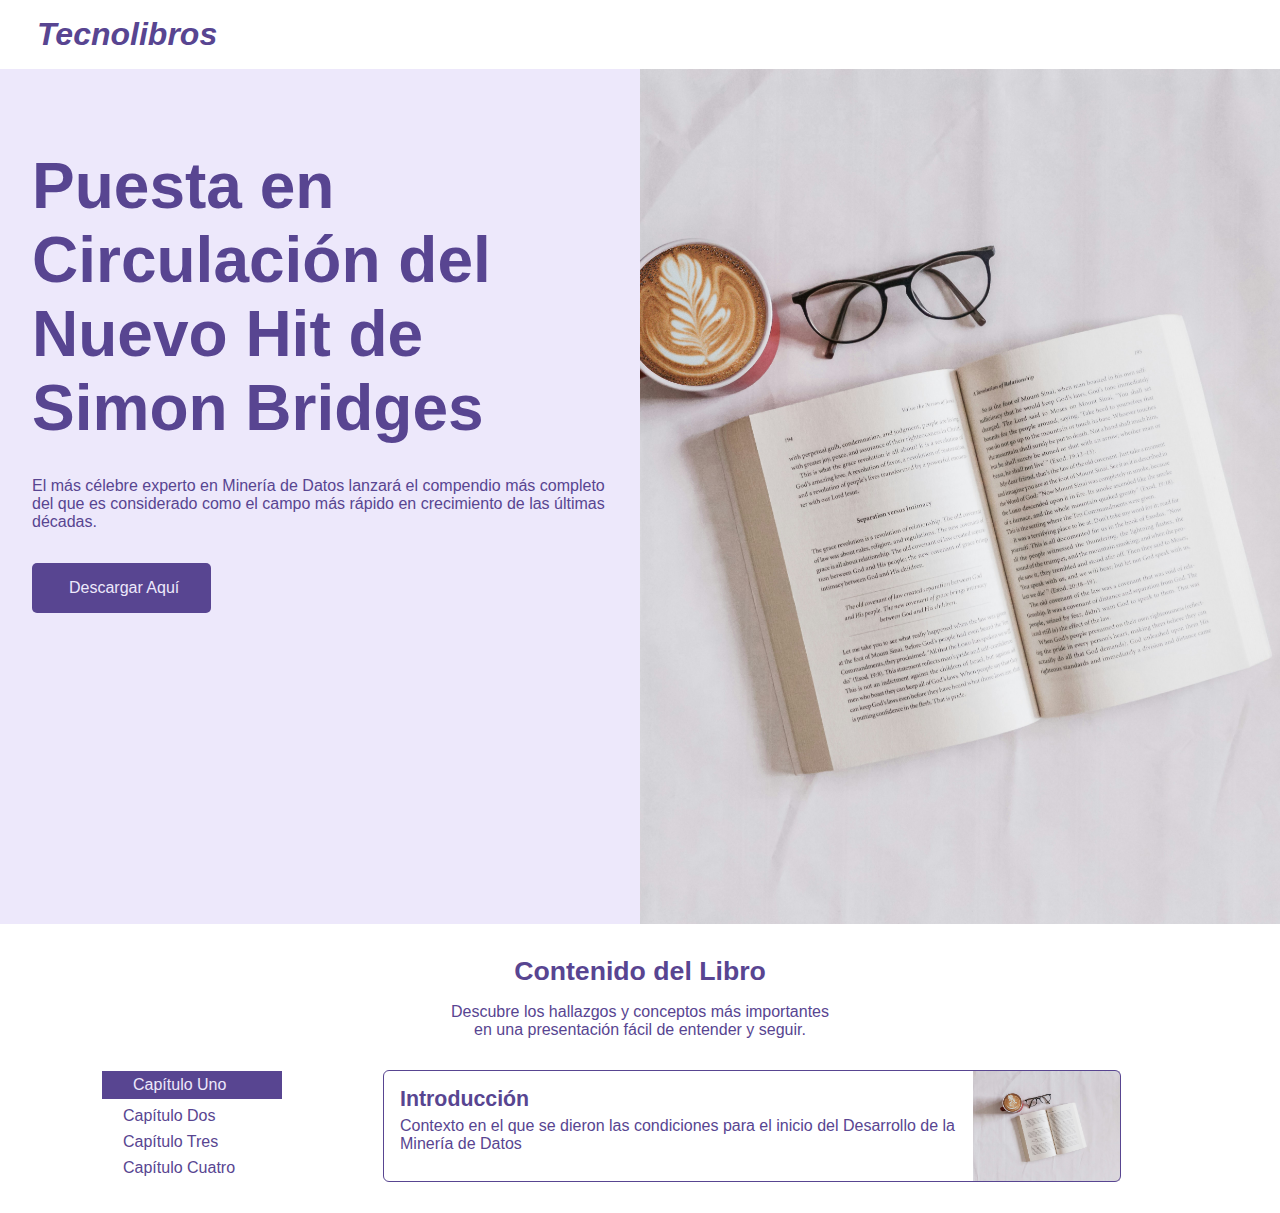
==== HTML&CSS/20240127/index.html @ dea57d2a "20240127" ====
<!DOCTYPE html>
<html lang="en">
<head>
    <meta charset="UTF-8">
    <meta name="viewport" content="width=device-width, initial-scale=1.0">
    <link rel="stylesheet" href="https://cdnjs.cloudflare.com/ajax/libs/font-awesome/6.5.1/css/all.min.css" integrity="sha512-DTOQO9RWCH3ppGqcWaEA1BIZOC6xxalwEsw9c2QQeAIftl+Vegovlnee1c9QX4TctnWMn13TZye+giMm8e2LwA==" crossorigin="anonymous" referrerpolicy="no-referrer" />
    <link rel="stylesheet" href="style.css">
    <title>Document</title>
</head>
<body>
    <header class="header">
        <nav class="navbar">            
            <div class="navbar-row">
                <h1 class="site-title"><i class="fa-solid fa-book icono"></i>Tecnolibros</h1>
                <span class="header-menu">
                    <i class="fa-solid fa-bars fa-2x"></i>
                </span>
            </div>            
        </nav>
        <div class="header-content">
            <div class="row">
                <div class="column">
                    <div class="presentation">
                        <h2>Puesta en Circulación del Nuevo Hit de Simon Bridges</h2>
                        <p>El más célebre experto en Minería de Datos lanzará el compendio más completo del que es considerado como el campo más rápido en crecimiento de las últimas décadas.</p>
                        <a href="#" class="btn">
                            <i class="fa-solid fa-download icono"></i>Descargar Aquí
                        </a>      
                    </div>                   
                </div>
                <div class="column">
                    <img src="images/book.jpg" alt="">                        
                </div>
            </div> 
        </div>
    </header>
    <main>
        <section class="book-content">
            <div class="row">
                <div class="column">
                    <div class="book-header">
                        <h3>Contenido del Libro</h3>
                        <p>Descubre los hallazgos y conceptos más importantes<br/>en una presentación fácil de entender y seguir.</p>
                        <div class="book-sample">
                            <div class="chapter-list">
                                <ul class="chapter-bar">
                                    <li onclick="Highlight('chapter-1','chapter-card-1');" class="chapter current" id="chapter-1">
                                        <i class="fa-solid fa-book-bookmark icono"></i>
                                        <span>Capítulo Uno</span>
                                    </li>
                                    <li onclick="Highlight('chapter-2','chapter-card-2');" class="chapter" id="chapter-2">
                                        <i class="fa-solid fa-book-bookmark icono"></i>
                                        <span>Capítulo Dos</span>
                                    </li>
                                    <li onclick="Highlight('chapter-3','chapter-card-3');" class="chapter" id="chapter-3">
                                        <i class="fa-solid fa-book-bookmark icono"></i>
                                        <span>Capítulo Tres</span>
                                    </li>
                                    <li onclick="Highlight('chapter-4','chapter-card-4');" class="chapter" id="chapter-4">
                                        <i class="fa-solid fa-book-bookmark icono"></i>
                                        <span>Capítulo Cuatro</span>
                                    </li>
                                </ul>
                            </div>
                            <div class="chapter-sample">
                                <div class="chapter-card visible" id="chapter-card-1">
                                    <div class="chapter-text">
                                        <h4>Introducción</h4>
                                        <p>Contexto en el que se dieron las condiciones para el inicio del Desarrollo de la Minería de Datos</p>
                                    </div>
                                    <div class="chapter-image">
                                        <img src="images/book.jpg" alt="">
                                    </div>
                                </div>
                                <div class="chapter-card hidden" id="chapter-card-2">
                                    <div class="chapter-text">
                                        <h4>Estadísticas</h4>
                                        <p>Los primeros modelados estadísticos y predicciones de tendencias a través de su uso.</p>
                                    </div>
                                    <div class="chapter-image">
                                        <img src="images/book.jpg" alt="">
                                    </div>
                                </div>
                                <div class="chapter-card hidden" id="chapter-card-3">
                                    <div class="chapter-text">
                                        <h4>Revolución</h4>
                                        <p>A 50 años de sus inicios su uso llegó al punto de detectar incidencias futuras de revoluciones en países.</p>
                                    </div>
                                    <div class="chapter-image">
                                        <img src="images/book.jpg" alt="">
                                    </div>
                                </div>
                                <div class="chapter-card hidden" id="chapter-card-4">
                                    <div class="chapter-text">
                                        <h4>Integración con IA</h4>
                                        <p>Recorrido a través del tiempo de la integración de la Inteligencia Artificial en la Minería de Datos</p>
                                    </div>
                                    <div class="chapter-image">
                                        <img src="images/book.jpg" alt="">
                                    </div>
                                </div>
                            </div>
                        </div>
                    </div>
                    
                </div>
            </div>
        </section>
    </main>
    <script type="text/javascript">
        function Highlight(id,id_card){
            const chapters = document.querySelectorAll(".chapter");
            const chapter_cards = document.querySelectorAll(".chapter-card");

            chapters.forEach(chapter => chapter.classList.remove('current'));
            chapter_cards.forEach(chapter_card => chapter_card.classList.replace('visible','hidden'));

            document.querySelector(`#${id}`).classList.add('current');
            document.querySelector(`#${id_card}`).classList.replace('hidden','visible');
        }
    </script>
</body>
</html>
---- HTML&CSS/20240127/style.css ----
*{
    margin:0;
    padding:0;
    box-sizing: border-box;
}

body{
    font-family: 'Segoe UI', Tahoma, Geneva, Verdana, sans-serif;
    background-color: #ffffff;
    color:#584591;
}

a{
    text-decoration: none;
}

.row,
.navbar-row,
.column{
    height: 100%;
    display: flex;
}


.row > *{
    flex-basis: 100%;
}


.container{
    padding:0 2rem;
}

.btn{
    padding:1rem 2rem;
    border:none;
    border-radius: 5px;
    color:#ede8fb;
    background-color: #584591;
}

.btn:hover{
    background-color:#ede8fb; 
    color:#584591;
    outline: 1px solid #584591;;
}

.icono{
    margin-right:5px;
}

.header{
    display: flex;
    flex-direction: column;
    flex-wrap: wrap;
}

.navbar{
    padding:1rem 2rem;
}

.navbar-row{
    justify-content: space-between;
}

.site-title{
    font-style:italic;
}

.header-content{
    height:95vh;
    background-color: #ede8fb;
}

.presentation{
    padding:0 2rem;
    display: flex;
    align-items: flex-start;
    flex-direction: column;
    gap:2rem;
    margin-top:5rem;
}

.presentation h2{
    font-size:48pt;
}

img{
    max-width: 100%;
    object-fit: cover;
}

.book-content{
    padding: 2rem 0;
}

.book-header{
    width:100%;
    display:flex;
    flex-direction: column;
    align-items: center;
    justify-content: center;
    gap:1rem;
}

.book-header > h3,
.book-header > p{
    text-align: center;
}

.book-header h3{
    font-size:20pt;
}

.book-sample{
    display: flex;
    margin-top:1rem;
}

.chapter-list{
    flex-basis:30%;
}

.chapter-bar{
    display:flex;
    flex-direction: column;
    align-items: center;
    gap:0.5rem;
}

.chapter-bar li {
    list-style-type: none;
    display: flex;
    gap:1rem;
    width:180px;
}

.chapter-bar li:hover{
    outline:1px solid #584591;
    cursor: pointer;
    padding:5px 10px;
}

li.current{
    background-color: #584591;
    padding:5px 10px;
    color:#ede8fb
}

.chapter-list ul li.active{
    background-color: #584591;
    color:#ede8fb;

}

.chapter-sample{
    flex-basis:70%;
}

.chapter-card{
    display: flex;
    outline:1px solid #584591;
    border:none;
    border-radius: 5px;
    margin-right:10rem;
}

.chapter-text{
    flex-basis:80%;
    display: flex;
    align-items: flex-start;
    justify-content: flex-start;
    flex-direction: column;
    gap:5px;
    padding:1rem;
}

.chapter-text h4{
    font-size:16pt;
}

.chapter-image{
    flex-basis:20%;
    display: flex;
}

.visible{
    display:flex;
}

.hidden{
    display: none;
}

@media(max-width:768px){
    .column{
        width:100%;
    }
    .row, .chapter-card{
        flex-direction: column-reverse;
    }

    .chapter-list, .chapter-sample{
        flex-basis: 50%;
    }
    
    .chapter-bar, .chapter-card{
        margin:0 1rem;
    }

    .presentation{
        padding-bottom:1rem;
    }
    
}
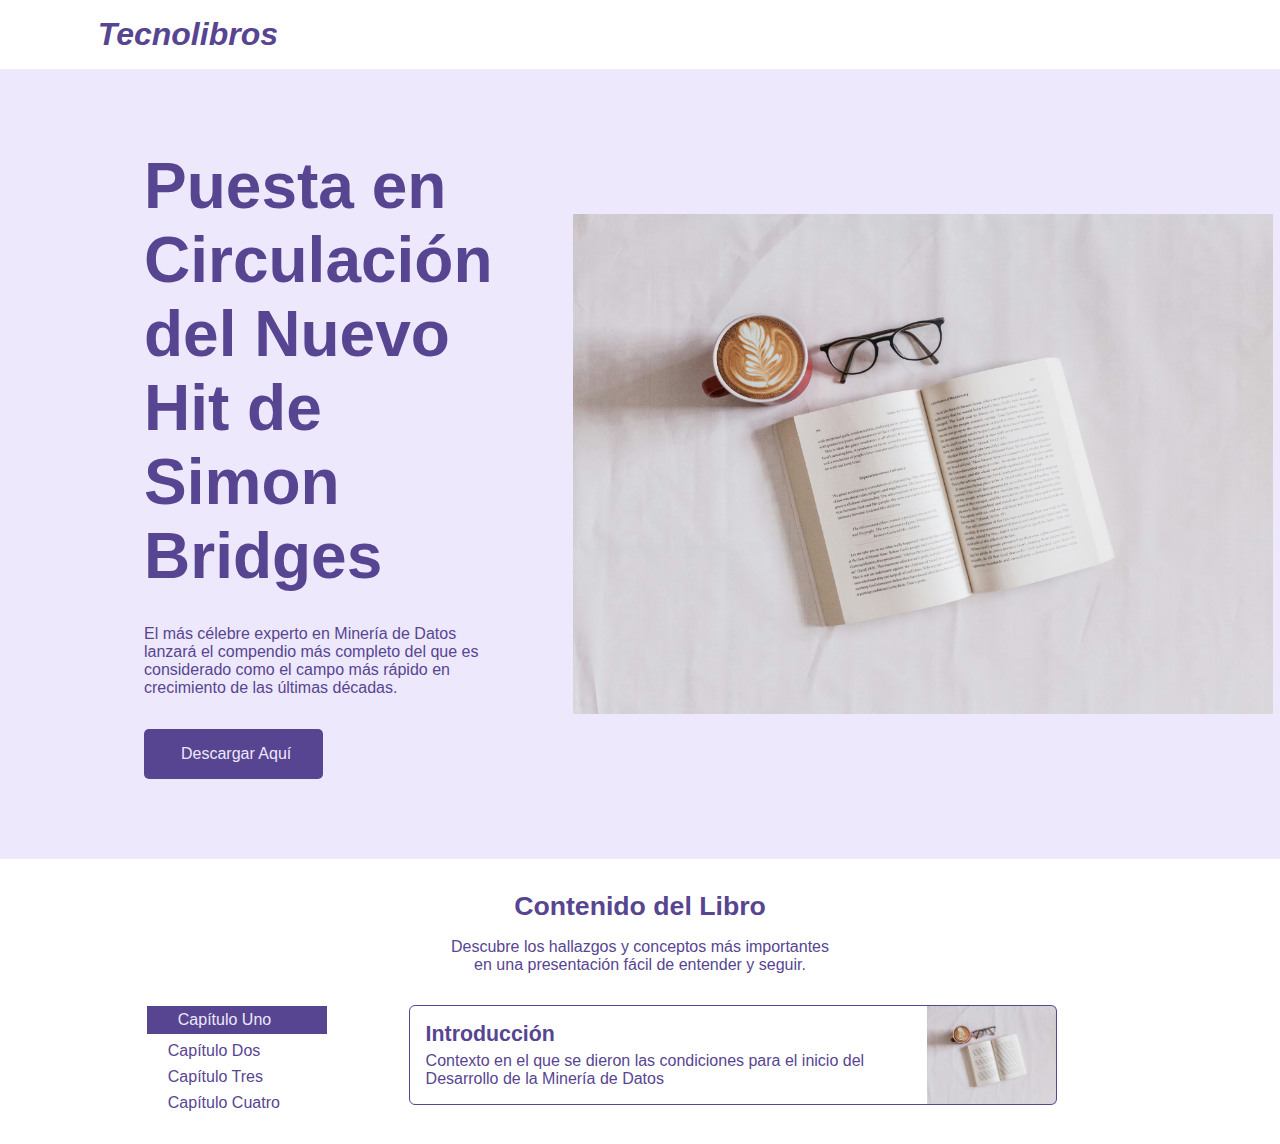
==== commit 4746e5c2: "Ajustes para pantallas pequeñas" ====
--- a/HTML&CSS/20240127/index.html
+++ b/HTML&CSS/20240127/index.html
@@ -28,8 +28,8 @@
                         </a>      
                     </div>                   
                 </div>
-                <div class="column">
-                    <img src="images/book.jpg" alt="">                        
+                <div class="column">                    
+                    <img class="header-image" src="images/book.jpg" alt="">  
                 </div>
             </div> 
         </div>
--- a/HTML&CSS/20240127/style.css
+++ b/HTML&CSS/20240127/style.css
@@ -17,8 +17,10 @@
 .row,
 .navbar-row,
 .column{
-    height: 100%;
-    display: flex;
+    display: flex;
+    justify-content: space-between;
+    width:90%;
+    margin:auto;
 }
 
 
@@ -49,12 +51,6 @@
     margin-right:5px;
 }
 
-.header{
-    display: flex;
-    flex-direction: column;
-    flex-wrap: wrap;
-}
-
 .navbar{
     padding:1rem 2rem;
 }
@@ -68,8 +64,13 @@
 }
 
 .header-content{
-    height:95vh;
+    height:95dvh;
     background-color: #ede8fb;
+}
+
+
+.header > * {
+    height:100%;
 }
 
 .presentation{
@@ -78,16 +79,18 @@
     align-items: flex-start;
     flex-direction: column;
     gap:2rem;
-    margin-top:5rem;
-}
+    padding: 5rem;
+    flex: 1;
+}
+
 
 .presentation h2{
     font-size:48pt;
 }
 
-img{
-    max-width: 100%;
-    object-fit: cover;
+.header-image{
+    width:700px;
+    height:500px;
 }
 
 .book-content{
@@ -175,6 +178,10 @@
     padding:1rem;
 }
 
+.chapter-image img{
+    max-width: 100%;
+}
+
 .chapter-text h4{
     font-size:16pt;
 }
@@ -193,23 +200,27 @@
 }
 
 @media(max-width:768px){
-    .column{
-        width:100%;
-    }
-    .row, .chapter-card{
+   .row,
+   .column,
+   .chapter-card{
         flex-direction: column-reverse;
-    }
-
-    .chapter-list, .chapter-sample{
-        flex-basis: 50%;
-    }
-    
-    .chapter-bar, .chapter-card{
-        margin:0 1rem;
-    }
-
-    .presentation{
-        padding-bottom:1rem;
-    }
-    
+        justify-content: center;
+        align-items: center;
+        gap:2rem;
+        margin:0 auto;
+   }
+
+   .chapter-list,
+   .chapter-sample{
+    flex-basis: 50%;
+   }
+
+   .charter-bar,
+   .chapter-card{
+    margin: 0 auto;
+   }
+
+   .chapter-sample{
+        padding: 0 2rem;
+   }
 }